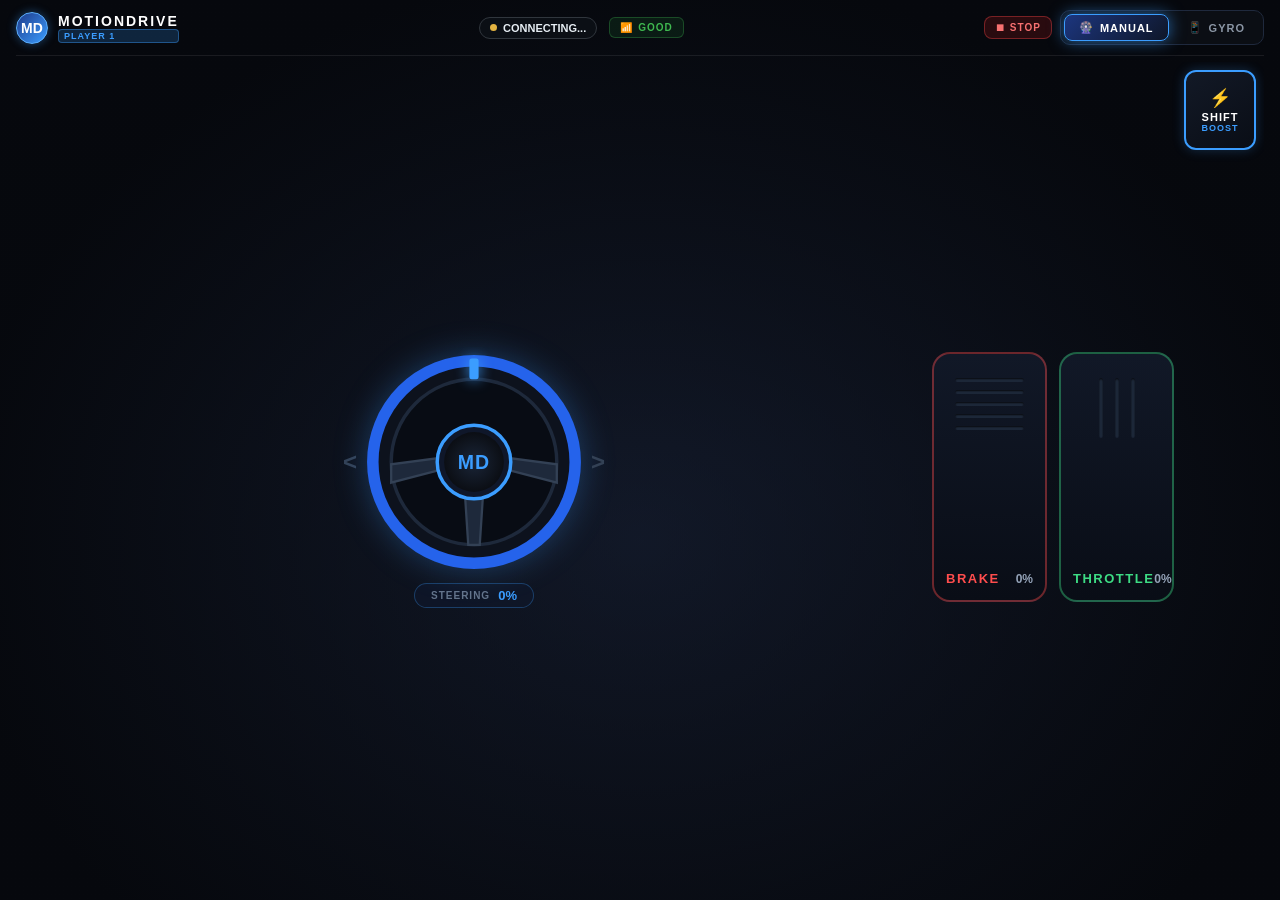
==== src/motiondrive/phone/static/index.html @ 6b3e48e5 "MotionDrive -- Complete desktop application with 2-player phone controller support, safety Watchdog," ====
<!DOCTYPE html>
<html lang="en">
<head>
  <meta charset="UTF-8">
  <meta name="viewport" content="width=device-width, initial-scale=1.0, maximum-scale=1.0, user-scalable=no, viewport-fit=cover">
  <title>MotionDrive Wireless Racing Controller</title>
  <link rel="manifest" href="manifest.json">
  <link rel="apple-touch-icon" href="icon-192.png">
  <meta name="apple-mobile-web-app-capable" content="yes">
  <meta name="apple-mobile-web-app-status-bar-style" content="black-translucent">
  <meta name="theme-color" content="#06080d">
  <link rel="stylesheet" href="style.css">
</head>
<body>
  <!-- Portrait Orientation Banner -->
  <div id="orientation-banner" class="banner hidden">
    📱 ROTATE YOUR PHONE SIDEWAYS FOR THE BEST DRIVING EXPERIENCE
  </div>

  <div id="app" class="controller-container">
    <!-- Top Cockpit Header -->
    <header class="top-bar">
      <div class="brand">
        <div class="logo-emblem">MD</div>
        <div class="brand-titles">
          <span class="logo-text">MOTIONDRIVE</span>
          <span id="player-badge" class="player-tag p1">PLAYER 1</span>
        </div>
      </div>

      <div class="header-center">
        <div id="connection-badge" class="badge connecting">
          <span class="dot"></span>
          <span id="status-text">CONNECTING...</span>
        </div>
        <div class="signal-indicator">
          <span class="signal-bars">📶</span>
          <span id="signal-text">GOOD</span>
        </div>
      </div>

      <div class="header-right">
        <!-- Emergency Stop Button -->
        <button id="btn-emergency-stop" class="emergency-stop-btn" type="button" title="Emergency Stop Inputs">
          ⏹ STOP
        </button>

        <!-- Mode Switcher: MANUAL vs GYRO -->
        <div class="mode-toggle">
          <button id="mode-manual-btn" class="mode-btn active" type="button">
            <span class="mode-icon">🎡</span> MANUAL
          </button>
          <button id="mode-gyro-btn" class="mode-btn" type="button">
            <span class="mode-icon">📱</span> GYRO
          </button>
        </div>
      </div>
    </header>

    <!-- Cockpit Main Area -->
    <main class="cockpit">
      <!-- SHIFT / BOOST (Upper Right Overlay) -->
      <button id="btn-shift" class="shift-boost-btn" type="button">
        <span class="shift-icon">⚡</span>
        <span class="shift-title">SHIFT</span>
        <span class="shift-sub">BOOST</span>
      </button>

      <!-- 1. MANUAL MODE WORKSPACE -->
      <section id="manual-workspace" class="workspace mode-manual active">
        <!-- LEFT HAND: STEERING WHEEL -->
        <div class="steering-area">
          <div id="wheel-container" class="wheel-wrapper">
            <span class="steer-arrow arrow-left">&lt;</span>
            <svg id="steering-wheel" viewBox="0 0 200 200" class="wheel-svg">
              <defs>
                <radialGradient id="hubGrad" cx="50%" cy="50%" r="50%">
                  <stop offset="0%" stop-color="#1a2538"/>
                  <stop offset="100%" stop-color="#0b0e14"/>
                </radialGradient>
              </defs>
              <!-- Outer Grip Ring -->
              <circle cx="100" cy="100" r="88" class="wheel-rim-outer" />
              <circle cx="100" cy="100" r="72" class="wheel-rim-inner" />
              
              <!-- Top Alignment Marker -->
              <rect x="96" y="10" width="8" height="18" rx="2" class="wheel-center-mark" />
              
              <!-- Spokes -->
              <path d="M 28,118 L 74,106 L 74,96 L 28,102 Z" class="wheel-spoke" />
              <path d="M 172,118 L 126,106 L 126,96 L 172,102 Z" class="wheel-spoke" />
              <path d="M 92,126 L 108,126 L 105,172 L 95,172 Z" class="wheel-spoke" />

              <!-- Center Emblem Hub -->
              <circle cx="100" cy="100" r="32" class="wheel-hub" />
              <circle cx="100" cy="100" r="26" class="wheel-hub-inner" fill="url(#hubGrad)" />
              <text x="100" y="106" class="wheel-logo-text" text-anchor="middle">MD</text>
            </svg>
            <span class="steer-arrow arrow-right">&gt;</span>
          </div>
          <div class="readout-container">
            <span class="readout-label">STEERING</span>
            <span id="steering-readout" class="readout-val">0%</span>
          </div>
        </div>

        <!-- CENTER-RIGHT: BRAKE PEDAL -->
        <div id="brake-pedal-manual" class="pedal brake-pedal pedal-manual-brake">
          <div class="pedal-body">
            <div class="pedal-ridges horizontal">
              <span></span><span></span><span></span><span></span><span></span>
            </div>
            <div class="pedal-footer">
              <span class="pedal-label">BRAKE</span>
              <span id="brake-value-manual" class="pedal-value">0%</span>
            </div>
          </div>
        </div>

        <!-- EXTREME RIGHT: THROTTLE PEDAL -->
        <div id="gas-pedal-manual" class="pedal gas-pedal pedal-manual-gas">
          <div class="pedal-body">
            <div class="pedal-ridges vertical">
              <span></span><span></span><span></span>
            </div>
            <div class="pedal-footer">
              <span class="pedal-label">THROTTLE</span>
              <span id="gas-value-manual" class="pedal-value">0%</span>
            </div>
          </div>
        </div>
      </section>

      <!-- 2. GYRO MODE WORKSPACE -->
      <section id="gyro-workspace" class="workspace mode-gyro hidden">
        <!-- EXTREME LEFT: BRAKE PEDAL -->
        <div id="brake-pedal-gyro" class="pedal brake-pedal pedal-gyro-brake">
          <div class="pedal-body">
            <div class="pedal-ridges horizontal">
              <span></span><span></span><span></span><span></span><span></span>
            </div>
            <div class="pedal-footer">
              <span class="pedal-label">BRAKE</span>
              <span id="brake-value-gyro" class="pedal-value">0%</span>
            </div>
          </div>
        </div>

        <!-- CENTER: GYRO HUD STEERING VISUALIZATION -->
        <div class="gyro-hud-area">
          <div class="gyro-hud-card">
            <div class="gyro-arc-wrapper">
              <span id="gyro-arrow-left" class="gyro-arrow">&lt;</span>
              <svg viewBox="0 0 300 120" class="gyro-arc-svg">
                <path d="M 30,110 A 130,130 0 0,1 270,110" class="gyro-arc-bg" />
                <path id="gyro-arc-fill" d="M 150,20 A 130,130 0 0,1 150,20" class="gyro-arc-active" />
              </svg>
              <span id="gyro-arrow-right" class="gyro-arrow">&gt;</span>
            </div>
            <div class="gyro-hud-center">
              <span id="gyro-angle-text" class="gyro-angle">0°</span>
              <span class="gyro-sub-text">TILT TO STEER</span>
            </div>
          </div>

          <div class="gyro-controls-bar">
            <button id="recenter-gyro-btn" class="hud-btn" type="button">
              <span class="hud-icon">🎯</span> RECENTER
            </button>
            <span class="hud-info">TILT LEFT OR RIGHT • CAR RESPONDS NATURALLY</span>
          </div>
        </div>

        <!-- EXTREME RIGHT: THROTTLE PEDAL -->
        <div id="gas-pedal-gyro" class="pedal gas-pedal pedal-gyro-gas">
          <div class="pedal-body">
            <div class="pedal-ridges vertical">
              <span></span><span></span><span></span>
            </div>
            <div class="pedal-footer">
              <span class="pedal-label">THROTTLE</span>
              <span id="gas-value-gyro" class="pedal-value">0%</span>
            </div>
          </div>
        </div>
      </section>

      <!-- Gyro Alert / Sensor Unavailable Banner -->
      <div id="gyro-alert-banner" class="alert-banner hidden">
        <span id="gyro-alert-text">GYRO UNAVAILABLE ON THIS DEVICE</span>
        <button id="fallback-manual-btn" class="fallback-btn" type="button">SWITCH TO MANUAL</button>
      </div>
    </main>
  </div>

  <script src="app.js"></script>
</body>
</html>
---- src/motiondrive/phone/static/style.css ----
* {
  box-sizing: border-box;
  margin: 0;
  padding: 0;
  user-select: none;
  -webkit-user-select: none;
  -webkit-touch-callout: none;
  touch-action: none;
}

body, html {
  width: 100%;
  height: 100%;
  overflow: hidden;
  background-color: #06080d;
  color: #e6edf3;
  font-family: -apple-system, BlinkMacSystemFont, "Segoe UI", Roboto, Helvetica, Arial, sans-serif;
}

/* App Container with Dark Cinematic Horizon Aesthetic */
.controller-container {
  display: flex;
  flex-direction: column;
  width: 100vw;
  height: 100vh;
  padding: 8px 16px;
  background: 
    radial-gradient(ellipse at 50% 60%, rgba(30, 41, 67, 0.4) 0%, rgba(6, 8, 13, 0.95) 75%),
    linear-gradient(to bottom, #06080d 0%, #0a0e17 50%, #06080d 100%);
  position: relative;
}

/* Orientation Banner */
.banner {
  background: #3b9dff;
  color: #06080d;
  font-weight: 800;
  font-size: 11px;
  letter-spacing: 1px;
  text-align: center;
  padding: 8px;
  position: fixed;
  top: 0;
  left: 0;
  right: 0;
  z-index: 1000;
  box-shadow: 0 4px 15px rgba(59, 157, 255, 0.4);
}

.banner.hidden {
  display: none !important;
}

/* Top Cockpit Header */
.top-bar {
  display: flex;
  justify-content: space-between;
  align-items: center;
  padding-bottom: 8px;
  border-bottom: 1px solid rgba(255, 255, 255, 0.08);
  height: 48px;
  z-index: 10;
}

.brand {
  display: flex;
  align-items: center;
  gap: 10px;
}

.logo-emblem {
  width: 32px;
  height: 32px;
  border-radius: 50%;
  background: linear-gradient(135deg, #1e3a8a, #3b9dff);
  color: #ffffff;
  font-weight: 900;
  font-size: 14px;
  display: flex;
  align-items: center;
  justify-content: center;
  border: 1px solid #5cb0ff;
  box-shadow: 0 0 10px rgba(59, 157, 255, 0.4);
}

.brand-titles {
  display: flex;
  flex-direction: column;
}

.logo-text {
  font-size: 14px;
  font-weight: 900;
  letter-spacing: 2px;
  color: #ffffff;
}

.player-tag {
  font-size: 9px;
  font-weight: 800;
  letter-spacing: 1px;
  padding: 1px 5px;
  border-radius: 4px;
  display: inline-block;
  text-transform: uppercase;
}

.player-tag.p1 {
  background-color: rgba(59, 157, 255, 0.2);
  color: #3b9dff;
  border: 1px solid rgba(59, 157, 255, 0.4);
}

.player-tag.p2 {
  background-color: rgba(186, 85, 211, 0.2);
  color: #ba55d3;
  border: 1px solid rgba(186, 85, 211, 0.4);
}

.header-center {
  display: flex;
  align-items: center;
  gap: 12px;
}

.badge {
  display: flex;
  align-items: center;
  gap: 6px;
  padding: 4px 10px;
  border-radius: 16px;
  font-size: 11px;
  font-weight: 800;
  background-color: rgba(13, 17, 23, 0.8);
  border: 1px solid #30363d;
}

.badge .dot {
  width: 7px;
  height: 7px;
  border-radius: 50%;
  background-color: #e3b341;
}

.badge.connected {
  border-color: rgba(63, 185, 80, 0.5);
  color: #3fb950;
  box-shadow: 0 0 10px rgba(63, 185, 80, 0.2);
}

.badge.connected .dot {
  background-color: #3fb950;
  box-shadow: 0 0 8px #3fb950;
}

.badge.connecting .dot {
  background-color: #e3b341;
  animation: pulse 1.2s infinite;
}

.badge.error .dot {
  background-color: #f85149;
}

.signal-indicator {
  display: flex;
  align-items: center;
  gap: 5px;
  font-size: 10px;
  font-weight: 800;
  letter-spacing: 1px;
  color: #3fb950;
  background-color: rgba(35, 134, 54, 0.15);
  padding: 4px 10px;
  border-radius: 6px;
  border: 1px solid rgba(63, 185, 80, 0.3);
}

.header-right {
  display: flex;
  align-items: center;
  gap: 8px;
}

.emergency-stop-btn {
  display: flex;
  align-items: center;
  gap: 4px;
  background-color: rgba(185, 28, 28, 0.2);
  color: #f87171;
  border: 1px solid rgba(239, 68, 68, 0.4);
  border-radius: 8px;
  padding: 5px 10px;
  font-size: 10px;
  font-weight: 800;
  letter-spacing: 1px;
  cursor: pointer;
  transition: all 0.15s ease;
}

.emergency-stop-btn:active, .emergency-stop-btn:hover {
  background-color: #dc2626;
  color: #ffffff;
  border-color: #ef4444;
  box-shadow: 0 0 12px rgba(239, 68, 68, 0.7);
}

/* Segmented Mode Selector Bar */
.mode-toggle {
  display: flex;
  background-color: #0b0e14;
  border: 1px solid #1f293d;
  border-radius: 10px;
  padding: 3px;
  gap: 4px;
}

.mode-btn {
  display: flex;
  align-items: center;
  gap: 6px;
  background: transparent;
  color: #8b96a5;
  border: 1px solid transparent;
  padding: 6px 14px;
  border-radius: 8px;
  font-size: 11px;
  font-weight: 800;
  letter-spacing: 1px;
  cursor: pointer;
  transition: all 0.2s cubic-bezier(0.4, 0, 0.2, 1);
}

/* MANUAL Active Glow: Cyan/Blue */
.mode-btn#mode-manual-btn.active {
  background: linear-gradient(135deg, rgba(30, 58, 138, 0.9), rgba(15, 23, 42, 0.9));
  color: #ffffff;
  border-color: #3b9dff;
  box-shadow: 0 0 16px rgba(59, 157, 255, 0.6);
}

/* GYRO Active Glow: Purple/Violet */
.mode-btn#mode-gyro-btn.active {
  background: linear-gradient(135deg, rgba(88, 28, 135, 0.9), rgba(15, 23, 42, 0.9));
  color: #ffffff;
  border-color: #a855f7;
  box-shadow: 0 0 16px rgba(168, 85, 247, 0.6);
}

/* Cockpit Main Body */
.cockpit {
  flex: 1;
  display: flex;
  position: relative;
  overflow: hidden;
  margin-top: 6px;
}

/* Upper-Right SHIFT / BOOST Button */
.shift-boost-btn {
  position: absolute;
  top: 8px;
  right: 8px;
  z-index: 20;
  display: flex;
  flex-direction: column;
  align-items: center;
  justify-content: center;
  width: 72px;
  height: 80px;
  background: linear-gradient(145deg, rgba(20, 27, 41, 0.9), rgba(10, 14, 23, 0.9));
  border: 2px solid #3b9dff;
  border-radius: 12px;
  color: #f5c542;
  cursor: pointer;
  box-shadow: 0 0 12px rgba(59, 157, 255, 0.25);
  transition: all 0.1s ease-out;
}

.shift-icon {
  font-size: 18px;
  margin-bottom: 2px;
}

.shift-title {
  font-size: 11px;
  font-weight: 900;
  letter-spacing: 1px;
  color: #ffffff;
}

.shift-sub {
  font-size: 9px;
  font-weight: 800;
  letter-spacing: 1px;
  color: #3b9dff;
}

.shift-boost-btn.active, .shift-boost-btn:active {
  background: linear-gradient(145deg, #3b9dff, #1d4ed8);
  border-color: #60a5fa;
  box-shadow: 0 0 24px rgba(59, 157, 255, 0.9), 0 0 10px rgba(245, 197, 66, 0.8);
  transform: scale(0.96);
}

.shift-boost-btn.active .shift-title,
.shift-boost-btn.active .shift-sub {
  color: #ffffff;
}

/* Workspaces */
.workspace {
  width: 100%;
  height: 100%;
  display: flex;
  justify-content: space-between;
  align-items: center;
  transition: opacity 0.2s ease, transform 0.2s ease;
}

.workspace.hidden {
  display: none !important;
  opacity: 0;
  pointer-events: none;
}

.workspace.active {
  display: flex !important;
  opacity: 1;
}

/* 1. MANUAL MODE LAYOUT */
/* LEFT: Steering Wheel Area */
.steering-area {
  flex: 1;
  display: flex;
  flex-direction: column;
  align-items: center;
  justify-content: center;
  height: 100%;
}

.wheel-wrapper {
  position: relative;
  width: 230px;
  height: 230px;
  max-width: 52vh;
  max-height: 52vh;
  display: flex;
  align-items: center;
  justify-content: center;
}

.wheel-svg {
  width: 100%;
  height: 100%;
  transition: transform 0.04s ease-out;
  filter: drop-shadow(0 0 16px rgba(59, 157, 255, 0.3));
}

.wheel-rim-outer {
  fill: #0d121d;
  stroke: #2563eb;
  stroke-width: 10;
  transition: stroke 0.1s ease;
}

.wheel-rim-inner {
  fill: #080c14;
  stroke: #1e293b;
  stroke-width: 3;
}

.wheel-center-mark {
  fill: #3b9dff;
  filter: drop-shadow(0 0 6px #3b9dff);
}

.wheel-spoke {
  fill: #1e293b;
  stroke: #334155;
  stroke-width: 2;
}

.wheel-hub {
  fill: #0f172a;
  stroke: #3b9dff;
  stroke-width: 3;
}

.wheel-logo-text {
  fill: #3b9dff;
  font-size: 17px;
  font-weight: 900;
  letter-spacing: 1px;
}

.steer-arrow {
  position: absolute;
  top: 50%;
  transform: translateY(-50%);
  font-size: 24px;
  font-weight: 900;
  color: #334155;
  transition: all 0.1s ease;
}

.steer-arrow.arrow-left { left: -16px; }
.steer-arrow.arrow-right { right: -16px; }

.steer-arrow.active {
  color: #3b9dff;
  text-shadow: 0 0 12px #3b9dff;
}

.readout-container {
  display: flex;
  align-items: center;
  gap: 8px;
  background: rgba(15, 23, 42, 0.8);
  border: 1px solid rgba(59, 157, 255, 0.3);
  padding: 4px 16px;
  border-radius: 14px;
  margin-top: 6px;
}

.readout-label {
  font-size: 10px;
  font-weight: 800;
  letter-spacing: 1px;
  color: #64748b;
}

.readout-val {
  font-size: 13px;
  font-weight: 900;
  color: #3b9dff;
}

/* PEDALS SYSTEM (BRAKE & THROTTLE) */
.pedal {
  height: 92%;
  max-height: 250px;
  background: linear-gradient(180deg, #111827 0%, #090d16 100%);
  border-radius: 18px;
  border: 2px solid #1f293d;
  display: flex;
  flex-direction: column;
  position: relative;
  overflow: hidden;
  touch-action: none;
  transition: border-color 0.1s ease, box-shadow 0.1s ease;
}

/* Trapezoidal automotive pedal contour */
.pedal-body {
  width: 100%;
  height: 100%;
  display: flex;
  flex-direction: column;
  justify-content: space-between;
  padding: 14px 12px;
  position: relative;
  z-index: 2;
}

.pedal-footer {
  display: flex;
  justify-content: space-between;
  align-items: center;
  margin-top: auto;
}

.pedal-label {
  font-size: 13px;
  font-weight: 900;
  letter-spacing: 1.5px;
}

.pedal-value {
  font-size: 12px;
  font-weight: 800;
  color: #94a3b8;
}

/* Manual Mode Pedal Positioning */
.pedal-manual-brake {
  width: 115px;
  margin-right: 12px;
}

.pedal-manual-gas {
  width: 115px;
  margin-right: 90px; /* Space for upper right shift button */
}

/* Gyro Mode Pedal Positioning */
.pedal-gyro-brake {
  width: 120px;
  margin-left: 0;
}

.pedal-gyro-gas {
  width: 120px;
  margin-right: 90px;
}

/* BRAKE Styling & Glow */
.brake-pedal {
  border-color: rgba(255, 77, 77, 0.4);
}

.brake-pedal .pedal-label {
  color: #ff4d4d;
}

.brake-pedal.active {
  border-color: #ff4d4d;
  box-shadow: 0 0 24px rgba(255, 77, 77, 0.7);
  background: linear-gradient(180deg, rgba(127, 29, 29, 0.6) 0%, rgba(15, 23, 42, 0.9) 100%);
}

.brake-pedal.active .pedal-value {
  color: #ffffff;
  text-shadow: 0 0 8px #ff4d4d;
}

/* THROTTLE Styling & Glow */
.gas-pedal {
  border-color: rgba(61, 220, 132, 0.4);
}

.gas-pedal .pedal-label {
  color: #3ddc84;
}

.gas-pedal.active {
  border-color: #3ddc84;
  box-shadow: 0 0 24px rgba(61, 220, 132, 0.7);
  background: linear-gradient(180deg, rgba(20, 83, 45, 0.6) 0%, rgba(15, 23, 42, 0.9) 100%);
}

.gas-pedal.active .pedal-value {
  color: #ffffff;
  text-shadow: 0 0 8px #3ddc84;
}

/* Pedal Grip Ridges */
.pedal-ridges {
  display: flex;
  justify-content: center;
  align-items: center;
  margin-top: 10px;
}

.pedal-ridges.horizontal {
  flex-direction: column;
  gap: 8px;
}

.pedal-ridges.horizontal span {
  width: 80%;
  height: 4px;
  background-color: #1e293b;
  border-radius: 2px;
  box-shadow: inset 0 1px 2px rgba(0, 0, 0, 0.8);
}

.pedal-ridges.vertical {
  flex-direction: row;
  gap: 12px;
  height: 60px;
}

.pedal-ridges.vertical span {
  width: 4px;
  height: 100%;
  background-color: #1e293b;
  border-radius: 2px;
  box-shadow: inset 0 1px 2px rgba(0, 0, 0, 0.8);
}

/* 2. GYRO MODE WORKSPACE */
.gyro-hud-area {
  flex: 1;
  display: flex;
  flex-direction: column;
  align-items: center;
  justify-content: center;
  height: 100%;
  padding: 0 12px;
}

.gyro-hud-card {
  display: flex;
  flex-direction: column;
  align-items: center;
  justify-content: center;
  position: relative;
  width: 280px;
  height: 150px;
}

.gyro-arc-wrapper {
  position: relative;
  width: 100%;
  height: 100px;
  display: flex;
  align-items: center;
  justify-content: center;
}

.gyro-arc-svg {
  width: 100%;
  height: 100%;
  overflow: visible;
}

.gyro-arc-bg {
  fill: none;
  stroke: #1e1b4b;
  stroke-width: 6;
  stroke-linecap: round;
  stroke-dasharray: 6 6;
}

.gyro-arc-active {
  fill: none;
  stroke: #c084fc;
  stroke-width: 8;
  stroke-linecap: round;
  filter: drop-shadow(0 0 12px #a855f7);
  transition: d 0.04s ease-out;
}

.gyro-arrow {
  position: absolute;
  top: 60%;
  transform: translateY(-50%);
  font-size: 26px;
  font-weight: 900;
  color: #3b0764;
  transition: all 0.1s ease;
}

#gyro-arrow-left { left: 4px; }
#gyro-arrow-right { right: 4px; }

.gyro-arrow.active {
  color: #c084fc;
  text-shadow: 0 0 14px #a855f7;
}

.gyro-hud-center {
  display: flex;
  flex-direction: column;
  align-items: center;
  margin-top: -30px;
}

.gyro-angle {
  font-size: 26px;
  font-weight: 900;
  color: #ffffff;
  text-shadow: 0 0 12px rgba(168, 85, 247, 0.8);
}

.gyro-sub-text {
  font-size: 10px;
  font-weight: 800;
  letter-spacing: 1.5px;
  color: #a855f7;
  margin-top: 2px;
}

.gyro-controls-bar {
  display: flex;
  align-items: center;
  gap: 12px;
  margin-top: 8px;
}

.hud-btn {
  display: flex;
  align-items: center;
  gap: 6px;
  background: rgba(88, 28, 135, 0.4);
  border: 1px solid rgba(168, 85, 247, 0.5);
  color: #ffffff;
  padding: 5px 12px;
  border-radius: 12px;
  font-size: 10px;
  font-weight: 800;
  letter-spacing: 1px;
  cursor: pointer;
  transition: all 0.1s ease;
}

.hud-btn:active {
  background: #a855f7;
  box-shadow: 0 0 12px #a855f7;
  transform: scale(0.96);
}

.hud-info {
  font-size: 9px;
  font-weight: 700;
  letter-spacing: 1px;
  color: #64748b;
}

/* Gyro Alert / Sensor Warning Banner */
.alert-banner {
  position: absolute;
  bottom: 12px;
  left: 50%;
  transform: translateX(-50%);
  background: rgba(127, 29, 29, 0.95);
  border: 1px solid #f85149;
  border-radius: 12px;
  padding: 8px 16px;
  display: flex;
  align-items: center;
  gap: 12px;
  z-index: 50;
  box-shadow: 0 4px 20px rgba(248, 81, 73, 0.5);
}

.alert-banner.hidden {
  display: none !important;
}

#gyro-alert-text {
  font-size: 11px;
  font-weight: 800;
  color: #ffffff;
  letter-spacing: 1px;
}

.fallback-btn {
  background: #ffffff;
  color: #7f1d1d;
  border: none;
  padding: 4px 10px;
  border-radius: 6px;
  font-size: 10px;
  font-weight: 900;
  letter-spacing: 1px;
  cursor: pointer;
}
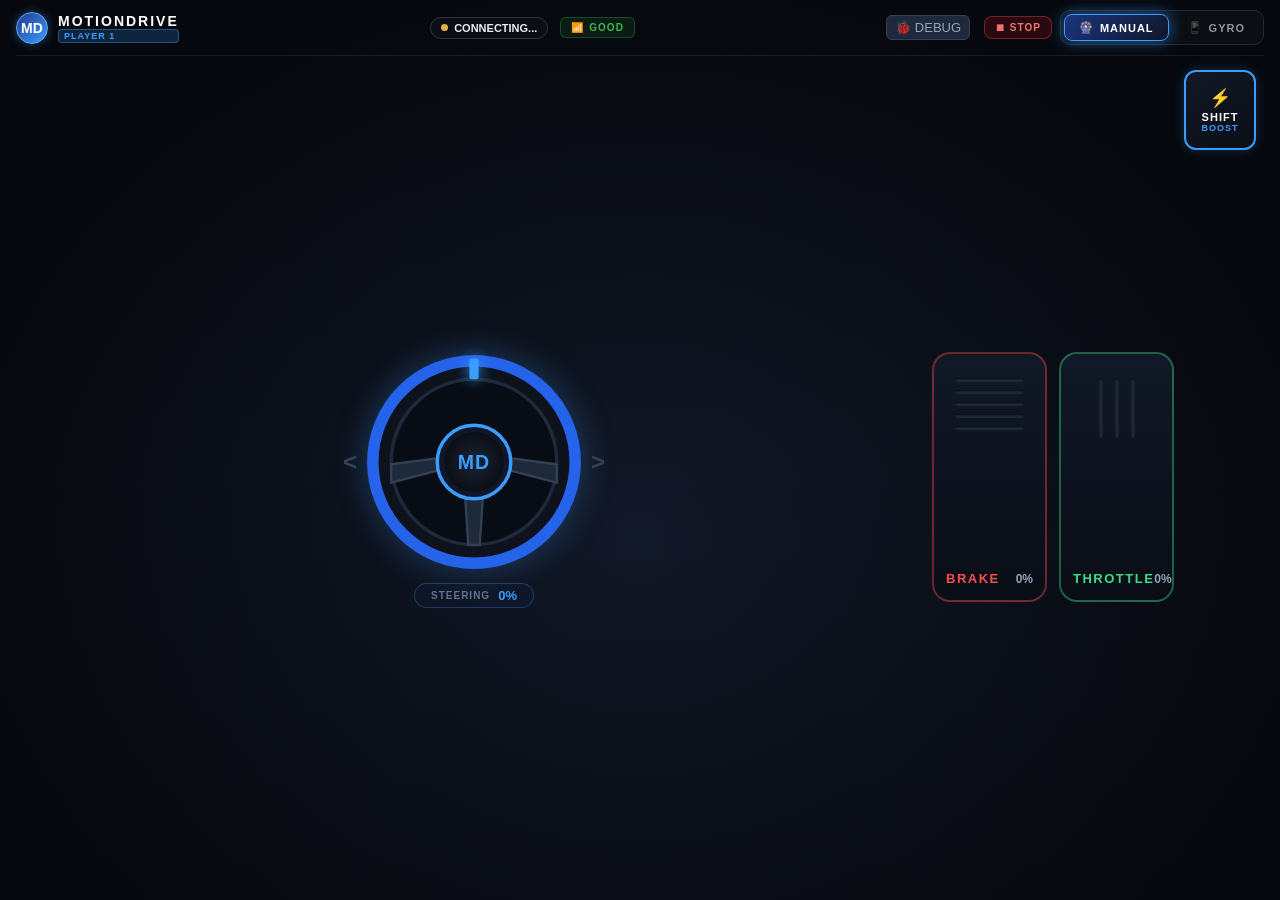
==== commit e60a7ff5: "feat(phone): add dedicated /ws-test diagnostic page, client/server WebSocket telemetry, and connecti" ====
--- a/src/motiondrive/phone/static/index.html
+++ b/src/motiondrive/phone/static/index.html
@@ -40,6 +40,11 @@
       </div>
 
       <div class="header-right">
+        <!-- Connection Debug Toggle Button -->
+        <button id="btn-toggle-debug" class="debug-toggle-btn" type="button" title="Connection Debug">
+          🐞 DEBUG
+        </button>
+
         <!-- Emergency Stop Button -->
         <button id="btn-emergency-stop" class="emergency-stop-btn" type="button" title="Emergency Stop Inputs">
           ⏹ STOP
@@ -193,6 +198,32 @@
     </main>
   </div>
 
+  <!-- Connection Debug Panel -->
+  <div id="connection-debug-panel" class="debug-panel hidden">
+    <div class="debug-panel-header">
+      <span class="debug-panel-title">CONNECTION DEBUG</span>
+      <div class="debug-panel-actions">
+        <a id="dbg-raw-test-link" href="/ws-test" class="debug-test-link" target="_blank">TEST :8766</a>
+        <button id="btn-close-debug" class="debug-close-btn" type="button">✕</button>
+      </div>
+    </div>
+    <div class="debug-panel-body">
+      <div class="debug-line"><span class="dl-label">HTTP:</span> <span id="dbg-http" class="dl-val text-green">● OK</span></div>
+      <div class="debug-line"><span class="dl-label">WebSocket:</span> <span id="dbg-ws" class="dl-val text-yellow">○ CONNECTING</span></div>
+      <div class="debug-line"><span class="dl-label">Target:</span> <span id="dbg-target" class="dl-val">...</span></div>
+      <div class="debug-line"><span class="dl-label">HTTP Host:</span> <span id="dbg-http-host" class="dl-val">...</span></div>
+      <div class="debug-line"><span class="dl-label">HTTP Port:</span> <span id="dbg-http-port" class="dl-val">...</span></div>
+      <div class="debug-line"><span class="dl-label">WS Host:</span> <span id="dbg-ws-host" class="dl-val">...</span></div>
+      <div class="debug-line"><span class="dl-label">WS Port:</span> <span id="dbg-ws-port" class="dl-val">...</span></div>
+      <div class="debug-line"><span class="dl-label">Player:</span> <span id="dbg-player" class="dl-val">...</span></div>
+      <div class="debug-line"><span class="dl-label">Session:</span> <span id="dbg-session" class="dl-val">...</span></div>
+      <div class="debug-line"><span class="dl-label">Last Event:</span> <span id="dbg-last-event" class="dl-val">CONNECT_START</span></div>
+      <div class="debug-line"><span class="dl-label">Error:</span> <span id="dbg-error" class="dl-val">none</span></div>
+      <div class="debug-line"><span class="dl-label">Close Code:</span> <span id="dbg-close-code" class="dl-val">none</span></div>
+      <div class="debug-line"><span class="dl-label">Close Reason:</span> <span id="dbg-close-reason" class="dl-val">none</span></div>
+    </div>
+  </div>
+
   <script src="app.js"></script>
 </body>
 </html>
--- a/src/motiondrive/phone/static/style.css
+++ b/src/motiondrive/phone/static/style.css
@@ -748,3 +748,93 @@
   letter-spacing: 1px;
   cursor: pointer;
 }
+
+/* Connection Debug Panel */
+.debug-toggle-btn {
+  background: #1e293b;
+  color: #94a3b8;
+  border: 1px solid #334155;
+  border-radius: 6px;
+  padding: 4px 8px;
+  font-size: 13px;
+  cursor: pointer;
+  margin-right: 6px;
+  display: inline-flex;
+  align-items: center;
+}
+.debug-toggle-btn:hover {
+  background: #334155;
+  color: #f1f5f9;
+}
+.debug-panel {
+  position: fixed;
+  bottom: 12px;
+  left: 12px;
+  max-width: 360px;
+  width: calc(100% - 24px);
+  background: rgba(10, 15, 26, 0.95);
+  backdrop-filter: blur(12px);
+  border: 1px solid #1e293b;
+  border-radius: 10px;
+  padding: 12px;
+  z-index: 9999;
+  box-shadow: 0 10px 30px rgba(0, 0, 0, 0.7);
+  font-family: monospace;
+  font-size: 11px;
+  color: #cbd5e1;
+}
+.debug-panel.hidden {
+  display: none !important;
+}
+.debug-panel-header {
+  display: flex;
+  justify-content: space-between;
+  align-items: center;
+  border-bottom: 1px solid #1e293b;
+  padding-bottom: 6px;
+  margin-bottom: 8px;
+}
+.debug-panel-title {
+  font-weight: 800;
+  color: #38bdf8;
+  letter-spacing: 0.5px;
+}
+.debug-panel-actions {
+  display: flex;
+  align-items: center;
+  gap: 8px;
+}
+.debug-test-link {
+  color: #38bdf8;
+  text-decoration: none;
+  font-size: 10px;
+  border: 1px solid #0284c7;
+  padding: 2px 6px;
+  border-radius: 4px;
+}
+.debug-close-btn {
+  background: transparent;
+  border: none;
+  color: #94a3b8;
+  font-size: 14px;
+  cursor: pointer;
+}
+.debug-line {
+  display: flex;
+  justify-content: space-between;
+  margin-bottom: 3px;
+  word-break: break-all;
+}
+.dl-label {
+  color: #64748b;
+  font-weight: 600;
+  margin-right: 8px;
+  flex-shrink: 0;
+}
+.dl-val {
+  color: #f1f5f9;
+  text-align: right;
+}
+.text-green { color: #34d399 !important; }
+.text-yellow { color: #fbbf24 !important; }
+.text-red { color: #f87171 !important; }
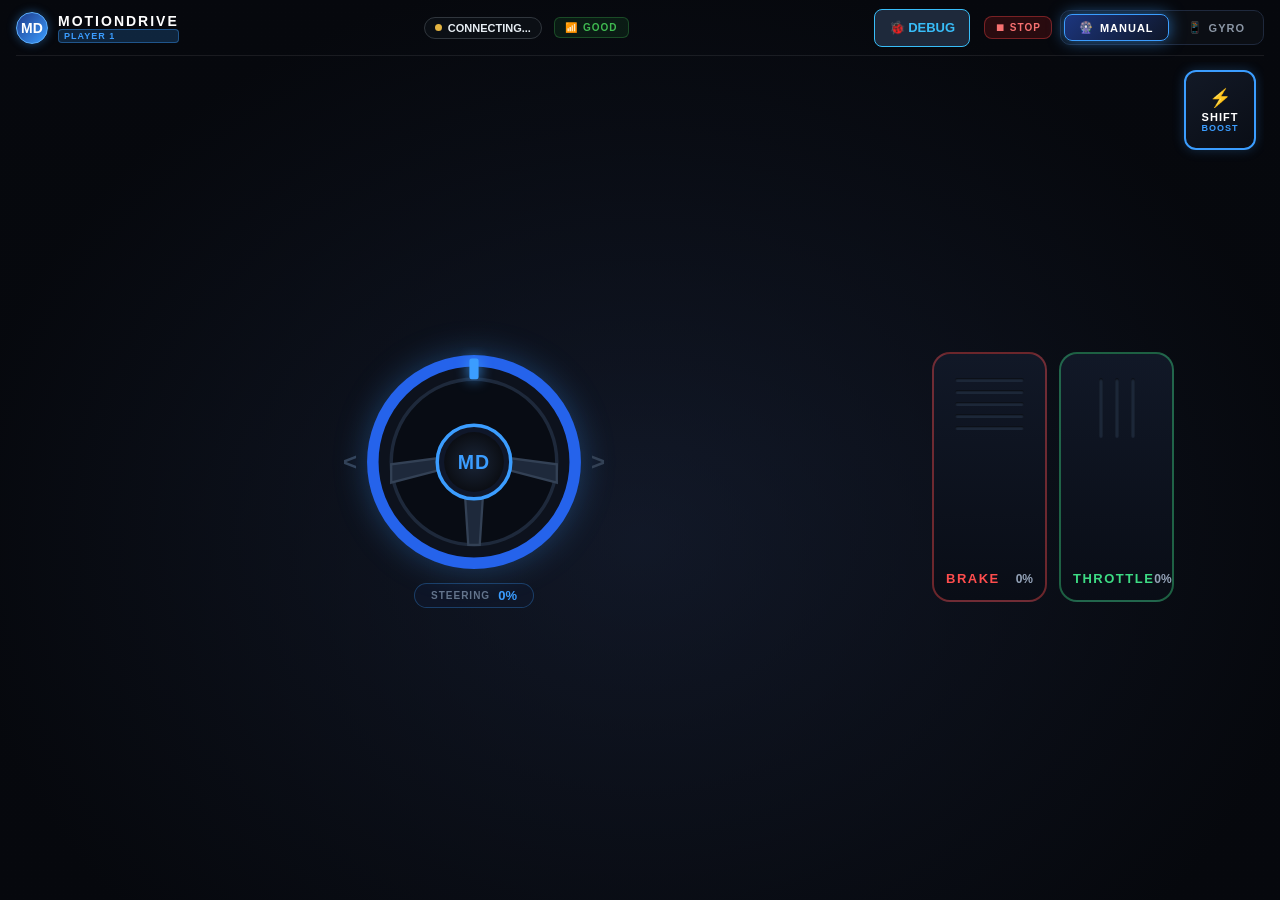
==== commit 2f0da367: "feat(phone): client-side websocket lifecycle tracing, granular states, and inline raw ws test" ====
--- a/src/motiondrive/phone/static/index.html
+++ b/src/motiondrive/phone/static/index.html
@@ -201,26 +201,43 @@
   <!-- Connection Debug Panel -->
   <div id="connection-debug-panel" class="debug-panel hidden">
     <div class="debug-panel-header">
-      <span class="debug-panel-title">CONNECTION DEBUG</span>
+      <span class="debug-panel-title">CONNECTION CLIENT TRACE</span>
       <div class="debug-panel-actions">
-        <a id="dbg-raw-test-link" href="/ws-test" class="debug-test-link" target="_blank">TEST :8766</a>
-        <button id="btn-close-debug" class="debug-close-btn" type="button">✕</button>
+        <button id="btn-close-debug" class="debug-close-btn" type="button" title="Close Debug Panel">✕</button>
       </div>
     </div>
     <div class="debug-panel-body">
-      <div class="debug-line"><span class="dl-label">HTTP:</span> <span id="dbg-http" class="dl-val text-green">● OK</span></div>
-      <div class="debug-line"><span class="dl-label">WebSocket:</span> <span id="dbg-ws" class="dl-val text-yellow">○ CONNECTING</span></div>
-      <div class="debug-line"><span class="dl-label">Target:</span> <span id="dbg-target" class="dl-val">...</span></div>
+      <!-- 1. CONTROLLER WEBSOCKET CLIENT -->
+      <div class="debug-section-hdr">WEBSOCKET CLIENT</div>
+      <div class="debug-line"><span class="dl-label">Target:</span> <span id="dbg-target" class="dl-val text-cyan">...</span></div>
+      <div class="debug-line"><span class="dl-label">Client State:</span> <span id="dbg-client-state" class="dl-val text-yellow">NOT_STARTED</span></div>
+      <div class="debug-line"><span class="dl-label">Last Event:</span> <span id="dbg-last-event" class="dl-val">NONE</span></div>
       <div class="debug-line"><span class="dl-label">HTTP Host:</span> <span id="dbg-http-host" class="dl-val">...</span></div>
       <div class="debug-line"><span class="dl-label">HTTP Port:</span> <span id="dbg-http-port" class="dl-val">...</span></div>
-      <div class="debug-line"><span class="dl-label">WS Host:</span> <span id="dbg-ws-host" class="dl-val">...</span></div>
-      <div class="debug-line"><span class="dl-label">WS Port:</span> <span id="dbg-ws-port" class="dl-val">...</span></div>
-      <div class="debug-line"><span class="dl-label">Player:</span> <span id="dbg-player" class="dl-val">...</span></div>
-      <div class="debug-line"><span class="dl-label">Session:</span> <span id="dbg-session" class="dl-val">...</span></div>
-      <div class="debug-line"><span class="dl-label">Last Event:</span> <span id="dbg-last-event" class="dl-val">CONNECT_START</span></div>
-      <div class="debug-line"><span class="dl-label">Error:</span> <span id="dbg-error" class="dl-val">none</span></div>
+      <div class="debug-line"><span class="dl-label">WS Port (Parsed):</span> <span id="dbg-ws-port" class="dl-val">...</span></div>
+      <div class="debug-line"><span class="dl-label">Player Slot:</span> <span id="dbg-player" class="dl-val">...</span></div>
+      <div class="debug-line"><span class="dl-label">Session Token:</span> <span id="dbg-session" class="dl-val">...</span></div>
+      <div class="debug-line"><span class="dl-label">Error Detail:</span> <span id="dbg-error" class="dl-val">none</span></div>
       <div class="debug-line"><span class="dl-label">Close Code:</span> <span id="dbg-close-code" class="dl-val">none</span></div>
       <div class="debug-line"><span class="dl-label">Close Reason:</span> <span id="dbg-close-reason" class="dl-val">none</span></div>
+
+      <!-- 2. RAW WEBSOCKET TEST (:8766) -->
+      <div class="debug-section-hdr raw-hdr">RAW WS TEST (:8766)</div>
+      <div class="debug-line"><span class="dl-label">Target:</span> <span id="dbg-raw-target" class="dl-val text-cyan">...</span></div>
+      <div class="debug-line"><span class="dl-label">State:</span> <span id="dbg-raw-state" class="dl-val">NOT TESTED</span></div>
+      <div class="debug-line"><span class="dl-label">Result:</span> <span id="dbg-raw-result" class="dl-val">NONE</span></div>
+      <div class="debug-btn-bar">
+        <button id="btn-run-raw-ws-test" class="btn-raw-test" type="button">[ TEST RAW WEBSOCKET ]</button>
+        <a id="dbg-raw-test-link" href="/ws-test" class="debug-test-link" target="_blank">EXT TEST PAGE</a>
+      </div>
+
+      <!-- 3. LIVE EVENT STREAM -->
+      <div class="debug-events-section">
+        <div class="debug-events-header">LIVE CLIENT-SIDE EVENT STREAM:</div>
+        <div id="dbg-events-stream" class="debug-events-stream">
+          <div class="debug-event-item">Initializing telemetry...</div>
+        </div>
+      </div>
     </div>
   </div>
 
--- a/src/motiondrive/phone/static/style.css
+++ b/src/motiondrive/phone/static/style.css
@@ -752,34 +752,46 @@
 /* Connection Debug Panel */
 .debug-toggle-btn {
   background: #1e293b;
-  color: #94a3b8;
-  border: 1px solid #334155;
-  border-radius: 6px;
-  padding: 4px 8px;
+  color: #38bdf8;
+  border: 1px solid #38bdf8;
+  border-radius: 8px;
+  padding: 8px 14px;
+  min-height: 38px;
+  min-width: 70px;
   font-size: 13px;
+  font-weight: 800;
   cursor: pointer;
   margin-right: 6px;
   display: inline-flex;
   align-items: center;
-}
-.debug-toggle-btn:hover {
+  justify-content: center;
+  touch-action: manipulation;
+  -webkit-tap-highlight-color: transparent;
+  user-select: none;
+}
+.debug-toggle-btn:active, .debug-toggle-btn:hover {
   background: #334155;
-  color: #f1f5f9;
+  color: #ffffff;
 }
 .debug-panel {
   position: fixed;
-  bottom: 12px;
-  left: 12px;
-  max-width: 360px;
-  width: calc(100% - 24px);
-  background: rgba(10, 15, 26, 0.95);
-  backdrop-filter: blur(12px);
-  border: 1px solid #1e293b;
-  border-radius: 10px;
-  padding: 12px;
-  z-index: 9999;
-  box-shadow: 0 10px 30px rgba(0, 0, 0, 0.7);
-  font-family: monospace;
+  bottom: 8px;
+  left: 8px;
+  right: 8px;
+  max-width: 440px;
+  margin: 0 auto;
+  max-height: 88vh;
+  overflow-y: auto;
+  -webkit-overflow-scrolling: touch;
+  touch-action: pan-y;
+  background: rgba(8, 12, 22, 0.98);
+  backdrop-filter: blur(14px);
+  border: 2px solid #1e293b;
+  border-radius: 12px;
+  padding: 12px 14px;
+  z-index: 99999;
+  box-shadow: 0 12px 36px rgba(0, 0, 0, 0.9);
+  font-family: 'Consolas', monospace;
   font-size: 11px;
   color: #cbd5e1;
 }
@@ -790,51 +802,155 @@
   display: flex;
   justify-content: space-between;
   align-items: center;
-  border-bottom: 1px solid #1e293b;
+  border-bottom: 2px solid #1e293b;
   padding-bottom: 6px;
   margin-bottom: 8px;
 }
 .debug-panel-title {
-  font-weight: 800;
+  font-weight: 900;
+  font-size: 12px;
+  color: #38bdf8;
+  letter-spacing: 1px;
+}
+.debug-panel-actions {
+  display: flex;
+  align-items: center;
+  gap: 8px;
+}
+.debug-close-btn {
+  background: #1e293b;
+  border: 1px solid #334155;
+  border-radius: 6px;
+  color: #cbd5e1;
+  font-size: 16px;
+  font-weight: 800;
+  cursor: pointer;
+  padding: 4px 10px;
+  min-height: 32px;
+  min-width: 36px;
+  touch-action: manipulation;
+}
+.debug-section-hdr {
+  font-size: 11px;
+  font-weight: 900;
   color: #38bdf8;
   letter-spacing: 0.5px;
-}
-.debug-panel-actions {
-  display: flex;
-  align-items: center;
+  background: rgba(30, 41, 59, 0.6);
+  padding: 4px 8px;
+  border-radius: 4px;
+  margin-top: 8px;
+  margin-bottom: 6px;
+}
+.debug-section-hdr.raw-hdr {
+  color: #f59e0b;
+  background: rgba(120, 53, 15, 0.3);
+  border: 1px solid rgba(245, 158, 11, 0.4);
+}
+.debug-line {
+  display: flex;
+  justify-content: space-between;
+  margin-bottom: 3px;
+  word-break: break-all;
+}
+.dl-label {
+  color: #64748b;
+  font-weight: 700;
+  margin-right: 8px;
+  flex-shrink: 0;
+}
+.dl-val {
+  color: #f1f5f9;
+  text-align: right;
+  font-weight: 600;
+}
+.text-green { color: #34d399 !important; }
+.text-yellow { color: #fbbf24 !important; }
+.text-red { color: #f87171 !important; }
+.text-cyan { color: #38bdf8 !important; }
+
+.debug-btn-bar {
+  display: flex;
   gap: 8px;
+  margin-top: 6px;
+  margin-bottom: 6px;
+}
+.btn-raw-test {
+  flex: 1;
+  background: #0284c7;
+  color: #ffffff;
+  border: none;
+  font-size: 11px;
+  font-weight: 900;
+  padding: 8px 12px;
+  min-height: 38px;
+  border-radius: 6px;
+  cursor: pointer;
+  touch-action: manipulation;
+  -webkit-tap-highlight-color: transparent;
+  letter-spacing: 0.5px;
+}
+.btn-raw-test:active {
+  background: #0369a1;
 }
 .debug-test-link {
+  display: inline-flex;
+  align-items: center;
+  justify-content: center;
   color: #38bdf8;
   text-decoration: none;
   font-size: 10px;
+  font-weight: 700;
   border: 1px solid #0284c7;
-  padding: 2px 6px;
-  border-radius: 4px;
-}
-.debug-close-btn {
-  background: transparent;
-  border: none;
+  padding: 4px 8px;
+  border-radius: 6px;
+  white-space: nowrap;
+}
+
+.debug-events-section {
+  margin-top: 10px;
+  border-top: 2px solid #1e293b;
+  padding-top: 8px;
+}
+.debug-events-header {
   color: #94a3b8;
-  font-size: 14px;
-  cursor: pointer;
-}
-.debug-line {
-  display: flex;
-  justify-content: space-between;
-  margin-bottom: 3px;
+  font-weight: 800;
+  font-size: 10px;
+  letter-spacing: 0.5px;
+  margin-bottom: 4px;
+}
+.debug-events-stream {
+  background: #04060a;
+  border: 1px solid #1e293b;
+  border-radius: 6px;
+  padding: 6px 8px;
+  max-height: 140px;
+  overflow-y: auto;
+  -webkit-overflow-scrolling: touch;
+  touch-action: pan-y;
+  font-size: 10px;
+  line-height: 1.4;
+  color: #94a3b8;
+}
+.debug-event-item {
+  margin-bottom: 4px;
   word-break: break-all;
 }
-.dl-label {
+.debug-event-item .evt-time {
   color: #64748b;
-  font-weight: 600;
-  margin-right: 8px;
-  flex-shrink: 0;
-}
-.dl-val {
-  color: #f1f5f9;
-  text-align: right;
-}
-.text-green { color: #34d399 !important; }
-.text-yellow { color: #fbbf24 !important; }
-.text-red { color: #f87171 !important; }
+  margin-right: 4px;
+}
+.debug-event-item .evt-name {
+  color: #38bdf8;
+  font-weight: 800;
+}
+.debug-event-item .evt-err {
+  color: #f87171;
+  font-weight: 800;
+}
+.debug-event-item .evt-succ {
+  color: #4ade80;
+  font-weight: 800;
+}
+.debug-event-item .evt-detail {
+  color: #cbd5e1;
+}
